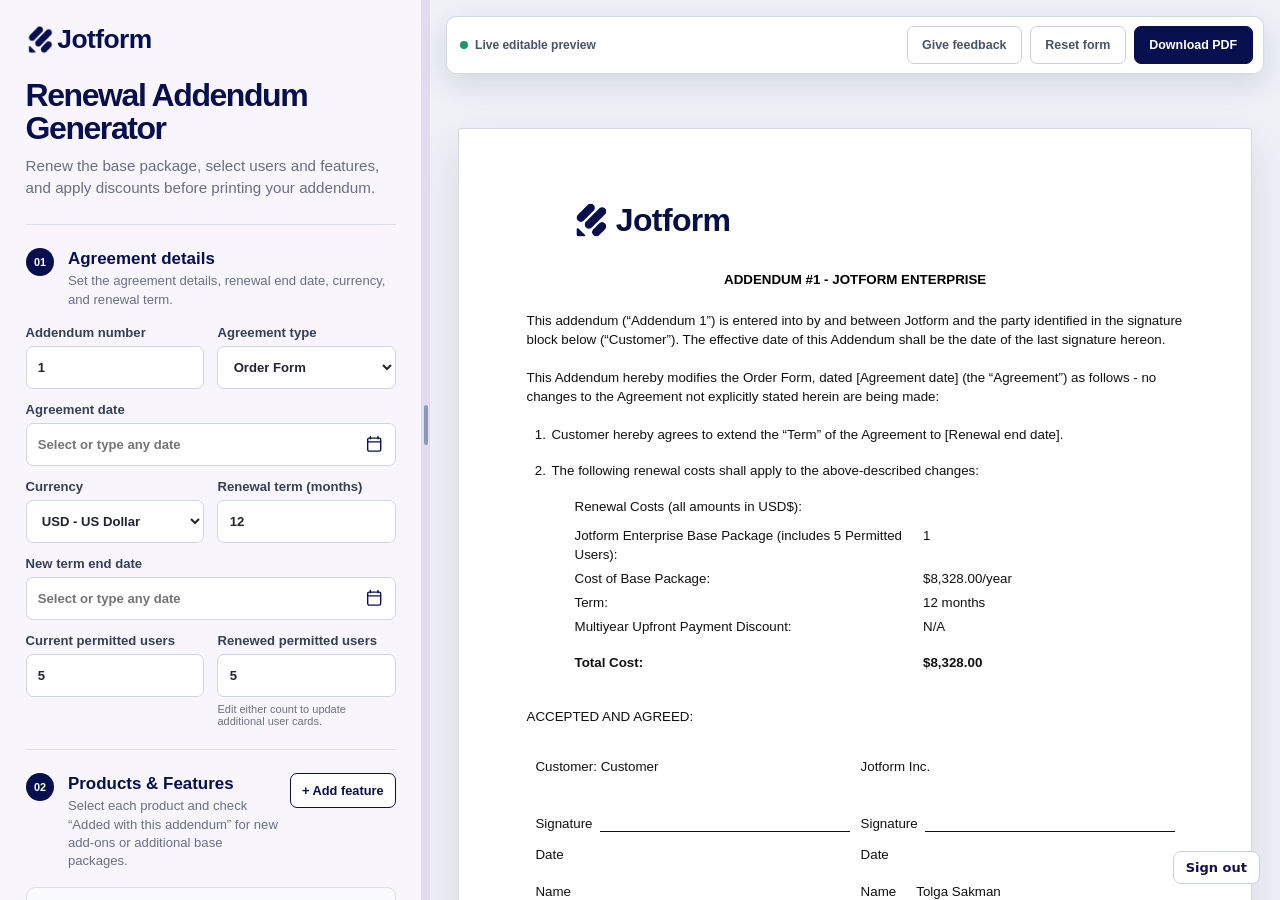
==== vercel-copy/site/index.html @ 2eba89c2 "Add files via upload" ====
<!doctype html>
<html lang="en">
  <head>
    <meta charset="UTF-8" />
    <meta name="viewport" content="width=device-width, initial-scale=1.0" />
    <meta name="color-scheme" content="light" />
    <title>Jotform Renewal Addendum Generator</title>
    <link rel="stylesheet" href="styles.css?v=20261007-lighter-lilac" />
  <style>.team-sign-out{position:fixed;right:20px;bottom:16px;z-index:30}.team-sign-out button{border:1px solid #c9d0dd;background:white;color:#10104e;border-radius:8px;padding:8px 12px;font:600 13px system-ui;cursor:pointer}@media print{.team-sign-out{display:none}}</style>
</head>
  <body>
    <div class="preview-toolbar no-print">
      <div><span class="status-dot"></span><span id="preview-state">Live editable preview</span></div>
      <div class="toolbar-actions">
        <button id="reset-document" class="secondary-button" type="button" hidden>Reset PDF text</button>
        <button id="feedback-button" class="secondary-button" type="button">Give feedback</button>
        <button id="reset-form" class="secondary-button" type="button">Reset form</button>
        <button id="download-pdf" class="primary-button" type="button">Download PDF</button>
      </div>
    </div>
    <main class="app-shell">
      <aside class="editor-panel no-print">
        <header class="editor-header">
          <div class="brand-lockup"><img src="assets/jotform-mark-hd.png" alt="" aria-hidden="true" /><span>Jotform</span></div>
          <div>
            <h1>Renewal Addendum Generator</h1>
            <p class="header-copy">Renew the base package, select users and features, and apply discounts before printing your addendum.</p>
          </div>
        </header>

        <form id="addendum-form" novalidate>
          <section class="form-section">
            <div class="section-heading"><span>01</span><div><h2>Agreement details</h2><p>Set the agreement details, renewal end date, currency, and renewal term.</p></div></div>
            <div class="field-grid two-columns">
              <label class="field-label">Addendum number<input id="addendum-number" type="text" value="1" autocomplete="off" /></label>
              <label class="field-label">Agreement type<select id="agreement-type"><option>Order Form</option><option>Master Subscription Agreement</option><option>Software Service Agreement</option><option>Master Service Agreement</option></select></label>
              <div class="field-label wide" id="agreement-date-field">
                <label for="agreement-date">Agreement date</label>
                <div class="date-input-wrap">
                  <input id="agreement-date" type="text" required placeholder="Select or type any date" autocomplete="off" aria-controls="agreement-date-calendar" aria-expanded="false" />
                  <button id="agreement-date-picker-button" class="date-picker-button" type="button" aria-label="Open agreement date calendar" aria-controls="agreement-date-calendar" aria-expanded="false" title="Open calendar"><svg viewBox="0 0 24 24" aria-hidden="true"><path d="M7 2v3M17 2v3M3.5 9h17M5.5 4h13a2 2 0 0 1 2 2v13a2 2 0 0 1-2 2h-13a2 2 0 0 1-2-2V6a2 2 0 0 1 2-2Z" /></svg></button>
                </div>
                <div id="agreement-date-calendar" class="date-calendar" role="group" aria-label="Agreement date calendar" hidden>
                  <div class="date-calendar-header">
                    <button id="calendar-previous-month" class="calendar-nav" type="button" aria-label="Previous month">‹</button>
                    <select id="calendar-month" aria-label="Calendar month"></select>
                    <input id="calendar-year" type="number" step="1" inputmode="numeric" aria-label="Calendar year" />
                    <button id="calendar-next-month" class="calendar-nav" type="button" aria-label="Next month">›</button>
                  </div>
                  <span id="calendar-month-label" class="visually-hidden" aria-live="polite"></span>
                  <div class="date-calendar-weekdays" aria-hidden="true"><span>Su</span><span>Mo</span><span>Tu</span><span>We</span><span>Th</span><span>Fr</span><span>Sa</span></div>
                  <div id="calendar-days" class="date-calendar-days" role="group" aria-labelledby="calendar-month-label"></div>
                  <div class="date-calendar-footer"><button id="calendar-today" type="button">Today</button><button id="calendar-close" type="button">Close</button></div>
                </div>
              </div>
              <label class="field-label">Currency<select id="currency"><option value="USD">USD - US Dollar</option><option value="CAD">CAD - Canadian Dollar</option><option value="GBP">GBP - British Pound</option><option value="EUR">EUR - Euro</option><option value="AUD">AUD - Australian Dollar</option></select></label>
              <label class="field-label">Renewal term (months)<input id="months-remaining" type="number" min="1" max="60" step="1" value="12" inputmode="numeric" /></label>
              <div class="field-label wide" id="renewal-end-date-field">
                <label for="renewal-end-date">New term end date</label>
                <div class="date-input-wrap">
                  <input id="renewal-end-date" type="text" required placeholder="Select or type any date" autocomplete="off" aria-controls="renewal-end-date-calendar" aria-expanded="false" />
                  <button id="renewal-end-date-picker-button" class="date-picker-button" type="button" aria-label="Open renewal end date calendar" aria-controls="renewal-end-date-calendar" aria-expanded="false" title="Open calendar"><svg viewBox="0 0 24 24" aria-hidden="true"><path d="M7 2v3M17 2v3M3.5 9h17M5.5 4h13a2 2 0 0 1 2 2v13a2 2 0 0 1-2 2h-13a2 2 0 0 1-2-2V6a2 2 0 0 1 2-2Z" /></svg></button>
                </div>
                <div id="renewal-end-date-calendar" class="date-calendar" role="group" aria-label="Renewal end date calendar" hidden>
                  <div class="date-calendar-header">
                    <button id="renewal-calendar-previous-month" class="calendar-nav" type="button" aria-label="Previous month">‹</button>
                    <select id="renewal-calendar-month" aria-label="Calendar month"></select>
                    <input id="renewal-calendar-year" type="number" step="1" inputmode="numeric" aria-label="Calendar year" />
                    <button id="renewal-calendar-next-month" class="calendar-nav" type="button" aria-label="Next month">›</button>
                  </div>
                  <span id="renewal-calendar-month-label" class="visually-hidden" aria-live="polite"></span>
                  <div class="date-calendar-weekdays" aria-hidden="true"><span>Su</span><span>Mo</span><span>Tu</span><span>We</span><span>Th</span><span>Fr</span><span>Sa</span></div>
                  <div id="renewal-calendar-days" class="date-calendar-days" role="group" aria-labelledby="renewal-calendar-month-label"></div>
                  <div class="date-calendar-footer"><button id="renewal-calendar-today" type="button">Today</button><button id="renewal-calendar-close" type="button">Close</button></div>
                </div>
              </div>
              <label class="field-label user-count-field">Current permitted users<input id="previous-users" type="number" min="0" step="1" value="5" required /></label>
              <label class="field-label user-count-field">Renewed permitted users<input id="renewed-users" type="number" min="0" step="1" value="5" required /><small>Edit either count to update additional user cards.</small></label>
            </div>
          </section>

          <section class="form-section">
            <div class="section-heading with-action"><span>02</span><div><h2>Products &amp; Features</h2><p>Select each product and check “Added with this addendum” for new add-ons or additional base packages.</p></div><button id="add-cost-line" class="clause-toggle-button add-feature-button add-cost-line-button" type="button">+ Add feature</button></div>
            <div id="cost-line-list" class="cost-line-list"></div>
            <button id="add-cost-line-bottom" class="clause-toggle-button add-feature-button add-feature-button-bottom add-cost-line-button" type="button">+ Add feature</button>
          </section>

          <section class="form-section">
            <div class="section-heading"><span>03</span><div><h2>Discounts</h2><p>Add discounts here; each discount is automatically applied only to its eligible products.</p></div></div>
            <button id="add-discount-line" class="clause-toggle-button add-discount-button" type="button">+ Add discount</button>
            <div id="discount-list" class="discount-section-list"></div>
            <div class="amount-override-card" id="amount-card">
              <div class="override-heading"><div><span>Calculated amount</span><strong id="calculated-total">$0.00</strong></div><button id="reset-total-override" class="text-button" type="button" hidden>Use calculated amount</button></div>
              <label class="field-label">Amount used in addendum<span class="money-input"><span>$</span><input id="total-used" type="number" step="0.01" value="0.00" inputmode="decimal" /></span></label>
              <p id="override-status" class="helper-text">Updates automatically until a salesperson changes it.</p>
            </div>
            <div class="optional-clause-card">
              <button id="toggle-overage-clause" class="clause-toggle-button" type="button" aria-pressed="false">Include Auto-Expansion Clause</button>
              <p>Customer agrees that, if during the Term, Customer exceeds its number of Permitted Users, Jotform shall invoice Customer for the additional users, and Customer agrees to pay the invoice, without the need for an addendum for the same.</p>
            </div>
          </section>

          <section class="form-section">
            <div class="section-heading"><span>04</span><div><h2>Signatures</h2><p>Choose the contracting entity, customer, and signer details for the signature block.</p></div></div>
            <div class="field-grid two-columns">
              <label class="field-label wide">Jotform entity<select id="jotform-entity"><option>Jotform Inc.</option><option>Jotform Canada, Inc.</option><option>Jotform Ltd.</option><option>Jotform Pty Ltd.</option></select></label>
              <label class="field-label wide">Customer name<input id="customer-name" type="text" required placeholder="Customer name" autocomplete="organization" /></label>
              <label class="field-label">Customer signer name<input id="customer-signer-name" type="text" autocomplete="name" /></label>
              <label class="field-label">Customer signer title<input id="customer-signer-title" type="text" autocomplete="organization-title" /></label>
              <label class="field-label">Jotform signer name<input id="jotform-signer-name" type="text" value="Tolga Sakman" autocomplete="name" /></label>
              <label class="field-label">Jotform signer title<input id="jotform-signer-title" type="text" value="VP of Enterprise Sales" autocomplete="organization-title" /></label>
            </div>
          </section>
        </form>
      </aside>
      <div id="panel-resizer" class="panel-resizer no-print" role="separator" aria-label="Resize product panel" aria-orientation="vertical" aria-valuemin="30" aria-valuemax="70" aria-valuenow="33" tabindex="0" title="Drag to resize. Double-click to restore the default width."></div>
      <section class="preview-panel">
        <article id="addendum-document" class="document-page" contenteditable="true" spellcheck="true" aria-label="Editable addendum PDF preview">
          <header class="document-brand"><img src="assets/jotform-mark-hd.png" alt="" aria-hidden="true" /><span>Jotform</span></header>
          <h2>ADDENDUM #<span data-output="addendumNumber">1</span> - JOTFORM ENTERPRISE</h2>
          <p>This addendum (“Addendum <span data-output="addendumNumber">1</span>”) is entered into by and between Jotform and the party identified in the signature block below (“Customer”). The effective date of this Addendum shall be the date of the last signature hereon.</p>
          <p>This Addendum hereby modifies the <span data-output="agreementType">Order Form</span>, dated <span class="fillable" data-output="agreementDate">[Agreement date]</span> (the “Agreement”) as follows - no changes to the Agreement not explicitly stated herein are being made:</p>
          <ol id="document-clauses" class="clauses"></ol>
          <section id="document-cost-section" class="cost-section">
            <h3><span id="cost-section-title">Renewal Costs</span> <span>(all amounts in <span data-output="currencyLabel">USD$</span>):</span></h3>
            <dl id="document-cost-list" class="cost-list"></dl>
            <dl class="cost-list total-cost-line"><div><dt id="document-total-label">Total Cost:</dt><dd data-output="totalUsed">$0.00</dd></div></dl>
          </section>
          <p id="overage-paragraph" hidden>Customer agrees that, if during the Term, Customer exceeds its number of Permitted Users, Jotform shall invoice Customer for the additional users, and Customer agrees to pay the invoice, without the need for an addendum for the same.</p>
          <section class="signature-section">
            <h3 class="accepted-heading">ACCEPTED AND AGREED:</h3>
            <table class="signature-table">
              <thead><tr><th>Customer: <span data-output="customerName">Customer</span></th><th data-output="jotformEntity">Jotform Inc.</th></tr></thead>
              <tbody>
                <tr class="signature-row"><td><span>Signature</span></td><td><span>Signature</span></td></tr>
                <tr><td><span class="signature-label">Date</span></td><td><span class="signature-label">Date</span></td></tr>
                <tr><td><span class="signature-label">Name</span><strong data-output="customerSignerName"></strong></td><td><span class="signature-label">Name</span><strong data-output="jotformSignerName">Tolga Sakman</strong></td></tr>
                <tr><td><span class="signature-label">Title</span><strong data-output="customerSignerTitle"></strong></td><td><span class="signature-label">Title</span><strong data-output="jotformSignerTitle">VP of Enterprise Sales</strong></td></tr>
              </tbody>
            </table>
          </section>
        </article>
      </section>

      <div id="feedback-modal" class="feedback-modal-backdrop no-print" hidden>
        <section class="feedback-modal" role="dialog" aria-modal="true" aria-label="Addendum Generator feedback">
          <button id="feedback-close" class="feedback-modal-close" type="button" aria-label="Close feedback form">×</button>
          <div class="feedback-modal-body">
            <iframe
              id="JotFormIFrame-262383929833974"
              class="feedback-modal-frame"
              title="Addendum Generator Feedback Form"
              onload="window.parent.scrollTo(0,0)"
              allowtransparency="true"
              allow="geolocation; microphone; camera; fullscreen; payment"
              data-src="https://form.jotform.com/262383929833974"
              frameborder="0"
              scrolling="no"
            ></iframe>
          </div>
        </section>
      </div>
    </main>

    <template id="cost-line-template">
      <div class="cost-line">
        <div class="cost-line-top"><label class="field-label product-field"><span class="visually-hidden">Catalog product</span><select class="line-product"></select></label><button class="remove-cost-line" type="button" aria-label="Remove pricing line" title="Remove pricing line">×</button></div>
        <details class="product-details" open><summary>Details</summary><div class="product-detail-fields">
        <label class="waived-control line-added-control"><input class="line-renewal-mode" type="checkbox" /> <span>Added with this addendum</span></label>
        <label class="field-label">Addendum line label<input class="line-label" type="text" placeholder="Product or credit description" /></label>
        <div class="cost-line-grid quantities-grid">
          <label class="field-label line-current-quantity-field"><span>Current quantity</span><input class="line-current-quantity" type="number" min="0" step="1" value="0" inputmode="numeric" /></label>
          <label class="field-label"><span class="line-added-quantity-label">Renewal quantity</span><input class="line-new-quantity" type="number" min="1" step="1" value="1" inputmode="numeric" /></label>
          <label class="field-label">Pricing basis<select class="line-basis"><option value="annual">Annual — renewal term</option><option value="monthly">Monthly — renewal term</option><option value="back-charge">Back Charge</option><option value="one-time">One-time</option></select></label>
          <label class="field-label line-back-charge-term-field" hidden>Term (months)<input class="line-back-charge-months" type="number" min="0" step="1" inputmode="numeric" disabled /></label>
          <label class="field-label">Cost treatment<select class="line-effect"><option value="charge">Charge</option><option value="reduction">Reduction</option><option value="credit">Service credit</option></select></label>
          <label class="field-label">Unit price<span class="money-input"><span>$</span><input class="line-unit-price" type="number" min="0" step="0.01" value="0" inputmode="decimal" /></span></label>
          <label class="waived-control"><input class="line-waived" type="checkbox" /> <span>Waived</span></label>
        </div>
        <label class="field-label line-credit-description-field" hidden>Service credit description<input class="line-credit-description" type="text" placeholder="Required — describe what this credit is for" /></label>
        <p class="line-validation validation-message" role="alert" hidden></p>
        <div class="line-summary"><span class="line-formula"></span><strong class="line-total">$0.00</strong></div>
        </div></details>
      </div>
    </template>
    <template id="discount-line-template">
      <div class="discount-line">
        <label class="field-label">Discount<select class="discount-type"><option value="education">Education / Non-profit Discount</option><option value="multiyear">Multi-Year Discount</option><option value="reseller">Reseller Discount</option><option value="custom">Customized Discount</option></select></label>
        <label class="field-label">Rate %<select class="discount-rate-option"><option value="" disabled>Select rate</option><option value="30">30%</option><option value="15">15%</option><option value="10">10%</option><option value="custom">Custom</option></select></label>
        <label class="field-label discount-custom-name-field" hidden>Discount name<input class="discount-custom-name" type="text" placeholder="Required" /></label>
        <label class="field-label discount-custom-rate-field" hidden>Custom rate %<input class="discount-custom-rate" type="number" min="0" max="100" step="0.01" inputmode="decimal" placeholder="Required" /></label>
        <button class="remove-line-discount" type="button" aria-label="Remove discount" title="Remove discount">×</button>
      </div>
    </template>
    <script src="pricing-data.js?v=20261007-jefs"></script>
    <script src="app.js?v=20261007-jefs"></script>
  <form class="team-sign-out no-print" action="/logout" method="post"><button type="submit">Sign out</button></form>
</body>
</html>
---- vercel-copy/site/styles.css ----
:root {
  --brand: #070f4f;
  --brand-deep: #040a37;
  --accent: #ff6100;
  --ink: #222530;
  --muted: #667085;
  --line: #d9deea;
  --soft: #f4f6fa;
  --panel: #ffffff;
  --success: #159a67;
  --danger: #b42318;
}

* { box-sizing: border-box; }
[hidden] { display: none !important; }

html, body { min-height: 100%; }

body {
  margin: 0;
  background: #eef1f6;
  color: var(--ink);
  font-family: Inter, Arial, Helvetica, sans-serif;
}

button, input, select, textarea { font: inherit; }

button { color: inherit; }

.app-shell {
  display: grid;
  min-height: 100vh;
  grid-template-columns: minmax(420px, 560px) minmax(700px, 1fr);
}

.editor-panel {
  height: 100vh;
  overflow-y: auto;
  border-right: 1px solid var(--line);
  background: #f8f5fd;
  padding: 1.5rem 1.6rem 3rem;
}

.editor-header {
  display: grid;
  gap: 1.5rem;
  padding-bottom: 1.5rem;
}

.brand-lockup,
.document-brand {
  display: flex;
  align-items: center;
  gap: 0.55rem;
  color: var(--brand);
  font-weight: 850;
  letter-spacing: -0.02em;
}

.brand-lockup { gap: 0.18rem; font-size: 1.65rem; font-weight: 800; }
.brand-lockup img { width: 1.8rem; height: 1.8rem; object-fit: contain; }

.eyebrow {
  margin: 0 0 0.3rem;
  color: var(--accent);
  font-size: 0.72rem;
  font-weight: 850;
  letter-spacing: 0.12em;
  text-transform: uppercase;
}

.editor-header h1 {
  margin: 0;
  color: var(--brand);
  font-size: clamp(1.65rem, 2.5vw, 2.15rem);
  line-height: 1.02;
  letter-spacing: -0.045em;
}

.header-copy {
  max-width: 42rem;
  margin: 0.65rem 0 0;
  color: var(--muted);
  font-size: 0.9rem;
  line-height: 1.5;
}

.form-section {
  border-top: 1px solid var(--line);
  padding: 1.4rem 0;
}

.section-heading {
  display: grid;
  grid-template-columns: 2rem minmax(0, 1fr);
  gap: 0.65rem;
  align-items: start;
  margin-bottom: 1rem;
}

.section-heading.with-action { grid-template-columns: 2rem minmax(0, 1fr) auto; }

.section-heading > span {
  display: grid;
  width: 1.8rem;
  height: 1.8rem;
  place-items: center;
  border-radius: 999px;
  background: var(--brand);
  color: #fff;
  font-size: 0.68rem;
  font-weight: 850;
}

.section-heading h2 {
  margin: 0;
  color: var(--brand);
  font-size: 1rem;
  line-height: 1.25;
}

.section-heading p {
  margin: 0.22rem 0 0;
  color: var(--muted);
  font-size: 0.76rem;
  line-height: 1.4;
}

.field-grid {
  display: grid;
  gap: 0.85rem;
}

.field-grid.two-columns { grid-template-columns: repeat(2, minmax(0, 1fr)); }

.field-grid .wide { grid-column: 1 / -1; }

.field-label {
  display: grid;
  gap: 0.38rem;
  color: #344054;
  font-size: 0.76rem;
  font-weight: 750;
}

.catalog-price-note,
.feature-price-note {
  color: var(--muted);
  font-size: 0.64rem;
  font-weight: 600;
  line-height: 1.3;
}

input, select, textarea {
  width: 100%;
  min-height: 2.65rem;
  border: 1px solid #cfd5e2;
  border-radius: 7px;
  background: #fff;
  padding: 0.62rem 0.7rem;
  color: var(--ink);
  outline: none;
}

textarea { resize: vertical; line-height: 1.45; }

input:focus, select:focus, textarea:focus {
  border-color: var(--brand);
  box-shadow: 0 0 0 3px rgba(7, 15, 79, 0.1);
}

.date-input-wrap {
  position: relative;
  display: block;
}

.date-input-wrap > #agreement-date { padding-right: 2.8rem; cursor: text; }

.date-picker-button {
  position: absolute;
  top: 50%;
  right: 0.35rem;
  display: grid;
  width: 2rem;
  height: 2rem;
  min-height: 0;
  transform: translateY(-50%);
  place-items: center;
  border: 0;
  border-radius: 5px;
  background: transparent;
  padding: 0;
  color: var(--brand);
  cursor: pointer;
}

.date-picker-button:hover,
.date-picker-button:focus-visible { background: var(--soft); outline: none; }

.date-picker-button svg { width: 1.15rem; height: 1.15rem; fill: none; stroke: currentColor; stroke-linecap: round; stroke-linejoin: round; stroke-width: 1.8; }

.date-calendar {
  scroll-margin-block: 1rem;
  border: 1px solid #cfd5e2;
  border-radius: 9px;
  background: #fff;
  padding: 0.65rem;
  color: var(--ink);
  box-shadow: 0 6px 18px rgba(19, 33, 68, 0.08);
}

.date-calendar-header { display: grid; grid-template-columns: 2rem minmax(0, 1fr) 5rem 2rem; gap: 0.35rem; align-items: center; }
.date-calendar-header select,
.date-calendar-header input { min-width: 0; min-height: 2.2rem; padding: 0.35rem; }
.date-calendar button { border: 0; border-radius: 5px; background: transparent; color: var(--brand); padding: 0.45rem; cursor: pointer; }
.date-calendar .calendar-nav { font-size: 1.4rem; line-height: 1; }
.date-calendar-weekdays,
.date-calendar-days { display: grid; grid-template-columns: repeat(7, minmax(0, 1fr)); gap: 0.2rem; text-align: center; }
.date-calendar-weekdays { margin: 0.7rem 0 0.2rem; color: var(--muted); font-size: 0.72rem; }
.date-calendar-days button { min-height: 2.2rem; font-size: 0.82rem; }
.date-calendar button:hover { background: var(--soft); }
.date-calendar button:focus-visible { outline: 2px solid var(--brand); outline-offset: 1px; }
.date-calendar-days button[aria-current="date"] { box-shadow: inset 0 0 0 1px var(--brand); }
.date-calendar-days button[aria-pressed="true"] { background: var(--brand); color: #fff; }
.date-calendar-footer { display: flex; justify-content: space-between; margin-top: 0.45rem; border-top: 1px solid var(--line); padding-top: 0.4rem; }
.visually-hidden { position: absolute; width: 1px; height: 1px; padding: 0; overflow: hidden; clip-path: inset(50%); white-space: nowrap; }

.money-input {
  display: grid;
  grid-template-columns: auto minmax(0, 1fr);
  align-items: center;
  border: 1px solid #cfd5e2;
  border-radius: 7px;
  background: #fff;
}

.money-input:focus-within {
  border-color: var(--brand);
  box-shadow: 0 0 0 3px rgba(7, 15, 79, 0.1);
}

.money-input > span {
  padding-left: 0.7rem;
  color: var(--muted);
  font-weight: 700;
}

.money-input input { border: 0; box-shadow: none; padding-left: 0.35rem; }
.money-input input:focus { box-shadow: none; }

.optional-clause-card {
  display: grid;
  gap: 0.65rem;
  margin-top: 0.85rem;
  border: 1px solid #dce2ef;
  border-radius: 9px;
  background: #f8f9fc;
  padding: 0.85rem;
}

.optional-clause-card p {
  margin: 0;
  color: var(--muted);
  font-size: 0.78rem;
  line-height: 1.45;
}

.clause-toggle-button {
  justify-self: start;
  min-height: 2.2rem;
  border: 1px solid var(--brand);
  border-radius: 7px;
  background: #fff;
  padding: 0.45rem 0.7rem;
  color: var(--brand);
  cursor: pointer;
  font-size: 0.8rem;
  font-weight: 750;
}

.clause-toggle-button[aria-pressed="true"] {
  background: var(--brand);
  color: #fff;
}

.add-discount-button { margin: -0.2rem 0 0.9rem 2.45rem; white-space: nowrap; }
.add-feature-button { align-self: start; white-space: nowrap; }
.add-feature-button-bottom { display: block; width: fit-content; margin: 0.85rem 0 0 auto; }

.waived-control {
  display: flex;
  min-height: 2.65rem;
  align-items: center;
  align-self: end;
  gap: 0.5rem;
  color: #344054;
  font-size: 0.82rem;
  font-weight: 750;
}

.waived-control input {
  width: 1rem;
  height: 1rem;
  min-height: 0;
  margin: 0;
}

.cost-line.is-waived .line-summary strong { color: var(--muted); }

.calculation-card {
  display: grid;
  grid-template-columns: 1fr 1fr;
  gap: 1px;
  overflow: hidden;
  margin-top: 0.9rem;
  border: 1px solid #dce2ef;
  border-radius: 8px;
  background: #dce2ef;
}

.calculation-card div {
  display: grid;
  gap: 0.25rem;
  background: #f8f9fc;
  padding: 0.8rem;
}

.calculation-card span,
.feature-calculated span,
.amount-override-card .override-heading span {
  color: var(--muted);
  font-size: 0.7rem;
  font-weight: 750;
}

.calculation-card strong { color: var(--brand); font-size: 1rem; }

.validation-message {
  margin: 0.65rem 0 0;
  color: var(--danger);
  font-size: 0.73rem;
  font-weight: 750;
}

.text-button {
  border: 0;
  background: transparent;
  padding: 0.35rem 0;
  color: var(--brand);
  cursor: pointer;
  font-size: 0.74rem;
  font-weight: 800;
}

.text-button:hover { color: var(--accent); }

.scenario-note {
  margin-top: 0.7rem;
  border-left: 3px solid var(--accent);
  border-radius: 0 6px 6px 0;
  background: #fff7f2;
  padding: 0.65rem 0.75rem;
  color: #5f3b2b;
  font-size: 0.72rem;
  font-weight: 650;
  line-height: 1.45;
}

.compact-section { display: none; }

.cost-line-list { display: grid; gap: 0.75rem; }

.cost-line {
  display: grid;
  gap: 0.62rem;
  border: 1px solid var(--line);
  border-radius: 9px;
  background: #fafbfc;
  padding: 0.75rem;
}

.cost-line.is-credit {
  border-color: var(--line);
  background: #fafbfc;
}

.cost-line-top {
  display: grid;
  grid-template-columns: minmax(0, 1fr) 30px;
  gap: 0.55rem;
  align-items: end;
}

.cost-line-grid {
  display: grid;
  grid-template-columns: 0.55fr 1.25fr 1fr 0.72fr;
  gap: 0.5rem;
}

.cost-line-grid.quantities-grid { grid-template-columns: repeat(3, minmax(0, 1fr)); }

.cost-line input,
.cost-line select { min-height: 2.3rem; padding: 0.48rem 0.52rem; font-size: 0.74rem; }

.cost-line input[readonly] { background: #eef1f6; color: #596273; }

.remove-cost-line {
  display: grid;
  width: 1.8rem;
  height: 2.3rem;
  place-items: center;
  border: 1px solid #d6dbe6;
  border-radius: 6px;
  background: #fff;
  color: #667085;
  cursor: pointer;
  font-size: 1.2rem;
}

.remove-cost-line:hover { border-color: #f1b0aa; background: #fff4f2; color: var(--danger); }

.line-summary {
  display: flex;
  align-items: center;
  justify-content: space-between;
  gap: 0.8rem;
  border-top: 1px solid #e3e7ef;
  padding-top: 0.55rem;
}

.line-formula { color: var(--muted); font-size: 0.66rem; line-height: 1.35; }
.line-total { color: var(--brand); font-size: 0.82rem; white-space: nowrap; }

.line-discounts {
  display: grid;
  gap: 0.45rem;
  border-top: 1px solid #e3e7ef;
  padding-top: 0.5rem;
}

.line-discounts-heading {
  display: flex;
  align-items: center;
  justify-content: space-between;
  gap: 0.75rem;
  color: var(--brand);
  font-size: 0.72rem;
  font-weight: 800;
}

.discount-section-list { display: grid; gap: 0.65rem; }

.discount-line {
  display: grid;
  grid-template-columns: minmax(0, 1fr) 105px 30px;
  gap: 0.45rem;
  align-items: end;
  border-left: 3px solid #9aa5ba;
  border-radius: 5px;
  background: #f1f3f7;
  padding: 0.5rem;
}

.discount-line input,
.discount-line select { min-height: 2.1rem; }
.discount-custom-name-field { grid-column: 1 / 2; }
.discount-custom-rate-field { grid-column: 2 / 3; }
.remove-line-discount {
  display: grid;
  width: 1.8rem;
  height: 2.1rem;
  place-items: center;
  border: 1px solid #d6dbe6;
  border-radius: 6px;
  background: #fff;
  color: #667085;
  cursor: pointer;
  font-size: 1.1rem;
}
.remove-line-discount:hover { border-color: #f1b0aa; background: #fff4f2; color: var(--danger); }

.empty-state {
  border: 1px dashed #c8cfdd;
  border-radius: 8px;
  background: #f8f9fb;
  padding: 0.85rem;
  color: var(--muted);
  font-size: 0.74rem;
  line-height: 1.45;
}

.feature-list { display: grid; gap: 0.7rem; }

.feature-row {
  display: grid;
  grid-template-columns: minmax(165px, 1.5fr) 58px minmax(105px, 0.85fr) minmax(74px, auto) 30px;
  gap: 0.5rem;
  align-items: end;
  border: 1px solid var(--line);
  border-radius: 8px;
  background: #fafbfc;
  padding: 0.7rem;
}

.feature-row input,
.feature-row select { min-height: 2.3rem; padding: 0.48rem 0.52rem; font-size: 0.76rem; }
.feature-product-label { min-width: 0; }
.feature-product-label select { min-width: 0; }
.feature-custom-name { margin-top: 0.22rem; }
.feature-row .money-input > span { padding-left: 0.5rem; }

.feature-calculated {
  display: grid;
  min-height: 2.3rem;
  align-content: center;
  justify-items: end;
  gap: 0.12rem;
  padding: 0.2rem;
}

.feature-calculated strong { color: var(--brand); font-size: 0.78rem; white-space: nowrap; }

.remove-feature {
  display: grid;
  width: 1.8rem;
  height: 2.3rem;
  place-items: center;
  border: 1px solid #d6dbe6;
  border-radius: 6px;
  background: #fff;
  color: #667085;
  cursor: pointer;
  font-size: 1.2rem;
}

.remove-feature:hover { border-color: #f1b0aa; background: #fff4f2; color: var(--danger); }

.amount-override-card {
  display: grid;
  gap: 0.75rem;
  margin-top: 0.85rem;
  border: 1px solid #cfd7e7;
  border-radius: 9px;
  background: #f5f7fb;
  padding: 0.85rem;
}

.override-heading {
  display: flex;
  align-items: center;
  justify-content: space-between;
  gap: 1rem;
}

.override-heading > div { display: grid; gap: 0.16rem; }
.override-heading strong { color: var(--brand); font-size: 1rem; }

.helper-text {
  margin: -0.35rem 0 0;
  color: var(--muted);
  font-size: 0.68rem;
  line-height: 1.35;
}

.grand-total-summary {
  display: flex;
  align-items: center;
  justify-content: space-between;
  gap: 1rem;
  border-top: 1px solid #d2d8e4;
  padding-top: 0.72rem;
  color: var(--brand);
  font-size: 0.78rem;
  font-weight: 800;
}

.grand-total-summary strong { font-size: 1.05rem; }

.primary-button, .secondary-button {
  min-height: 2.4rem;
  border-radius: 7px;
  padding: 0 0.9rem;
  cursor: pointer;
  font-size: 0.78rem;
  font-weight: 800;
}

.primary-button { border: 1px solid var(--brand); background: var(--brand); color: #fff; }
.primary-button:hover { background: var(--brand-deep); }
.secondary-button { border: 1px solid #c9d0dd; background: #fff; }
.secondary-button:hover { background: #f7f8fa; }

body.feedback-open { overflow: hidden; }

.feedback-modal-backdrop {
  position: fixed;
  inset: 0;
  z-index: 1000;
  display: grid;
  place-items: center;
  padding: 1rem;
  background: rgba(5, 10, 53, 0.5);
  backdrop-filter: blur(3px);
}

.feedback-modal-backdrop[hidden] { display: none !important; }

.feedback-modal {
  position: relative;
  display: flex;
  width: min(760px, 100%);
  height: min(680px, calc(100vh - 2rem));
  flex-direction: column;
  overflow: hidden;
  border: 1px solid rgba(255, 255, 255, 0.35);
  border-radius: 10px;
  background: #fff;
  box-shadow: 0 28px 70px rgba(5, 10, 53, 0.3);
}

.feedback-modal-close {
  position: absolute;
  top: 0.75rem;
  right: 0.75rem;
  z-index: 3;
  display: grid;
  width: 2.35rem;
  height: 2.35rem;
  place-items: center;
  border: 1px solid #c9ceda;
  border-radius: 6px;
  background: rgba(255, 255, 255, 0.96);
  color: var(--brand);
  cursor: pointer;
  font-size: 1.55rem;
  line-height: 1;
}

.feedback-modal-close:hover,
.feedback-modal-close:focus-visible { border-color: #a6afc0; background: #f1f3f8; outline: none; }
.feedback-modal-body { position: relative; flex: 1; min-height: 0; overflow: auto; background: #f7f8fb; }
.feedback-modal-frame { display: block; width: 100%; min-width: 100%; max-width: 100%; height: 539px; min-height: 100%; border: 0; background: #fff; }

.preview-panel {
  height: 100vh;
  overflow: auto;
  padding: 5.5rem 2rem 4rem;
}

.preview-toolbar {
  position: fixed;
  top: 1rem;
  right: 2rem;
  z-index: 10;
  display: flex;
  align-items: center;
  justify-content: space-between;
  gap: 2rem;
  min-width: 28rem;
  border: 1px solid rgba(207, 213, 226, 0.9);
  border-radius: 10px;
  background: rgba(255, 255, 255, 0.92);
  padding: 0.55rem 0.65rem 0.55rem 0.8rem;
  box-shadow: 0 10px 30px rgba(19, 33, 68, 0.12);
  color: #475467;
  font-size: 0.75rem;
  font-weight: 750;
  backdrop-filter: blur(10px);
}

.preview-toolbar > div { display: flex; align-items: center; gap: 0.45rem; }
.toolbar-actions { gap: 0.5rem !important; }
.status-dot { width: 0.48rem; height: 0.48rem; border-radius: 999px; background: var(--success); }

.document-page {
  width: min(210mm, 100%);
  margin: 0 auto;
  color: #111;
  font-family: Arial, Helvetica, sans-serif;
  font-size: 10pt;
  line-height: 1.42;
}

.document-sheet {
  position: relative;
  width: 210mm;
  height: 297mm;
  margin: 0 auto 24px;
  padding: 0.76in 0.7in 0.58in;
  overflow: hidden;
  box-sizing: border-box;
  border: 1px solid #d5d8df;
  border-radius: 3px;
  background: #fff;
  box-shadow: 0 18px 46px rgba(30, 43, 73, 0.11);
}

.document-sheet:last-child { margin-bottom: 0; }

.document-page[contenteditable="true"] { cursor: text; }
.document-page[contenteditable="true"]:focus { outline: 2px solid rgba(255, 97, 0, 0.35); box-shadow: 0 18px 46px rgba(30, 43, 73, 0.11), 0 0 0 5px rgba(255, 97, 0, 0.08); }

.document-page[contenteditable="true"] * { cursor: text; }
.document-page[contenteditable="true"] img { cursor: default; }

.document-brand {
  display: flex;
  align-items: center;
  gap: 0.07in;
  margin: 0 0 0.34in 0.48in;
  color: #071044;
  font-size: 2rem;
  font-weight: 800;
  line-height: 1;
}

.document-brand img {
  width: 0.38in;
  height: 0.38in;
  object-fit: contain;
}

.document-sheet > h2 {
  margin: 0 0 0.23in;
  color: #000;
  font-size: inherit;
  text-align: center;
  text-transform: uppercase;
}

.document-page p { margin: 0 0 0.2in; }
.fillable { font-weight: 400; }

.continued-note {
  position: absolute;
  right: 0.7in;
  bottom: 0.3in;
  color: #111;
  font-size: inherit;
  font-style: italic;
  line-height: 1;
  white-space: nowrap;
  user-select: none;
}

.clauses {
  margin: 0 0 0.18in;
  padding-left: 0.24in;
}

.clauses li { padding-left: 0.02in; margin-bottom: 0.18in; }

.cost-section {
  margin: 0.02in 0 0.24in 0.5in;
  padding: 0;
}

.cost-section h3 {
  margin: 0 0 0.08in;
  color: #111;
  font-size: inherit;
  font-weight: 400;
}

.cost-section h3 span { color: #111; font-size: inherit; font-weight: 400; }
.cost-list { margin: 0; }

.cost-list > div:not(.cost-item-group),
.cost-item-group > div {
  display: grid;
  grid-template-columns: 3.55in 1.25in;
  gap: 0.08in;
  padding: 0.025in 0;
}

.cost-item-group,
.signature-section,
.signature-table { break-inside: avoid; page-break-inside: avoid; }
.clauses li { break-inside: avoid; page-break-inside: avoid; }

.cost-list dt { font-weight: 400; }
.cost-list dd { margin: 0; font-weight: 400; text-align: left; }
.bundle-inline-discount-price { display: inline-flex; flex-direction: column; align-items: flex-start; line-height: 1.12; }
.bundle-inline-discount-price s { color: #666; font-weight: 400; }
.bundle-inline-discount-price strong { color: #111; font-weight: 700; }
.cost-list .credit-row dd { color: #111; }
.cost-list .discount-row { color: #111; font-size: inherit; }
.cost-list .discount-row dt,
.cost-list .discount-row dd { padding-left: 0; white-space: nowrap; }
.cost-list .back-charge-heading { margin-top: 0.22in; padding-top: 0.04in; }
.cost-list .back-charge-heading dt { grid-column: 1 / -1; font-weight: 400; }
.cost-list .back-charge-heading dd { display: none; }
.back-charge-item { margin-top: 0.04in; }
.total-cost-line { margin-top: 0.08in; padding-top: 0.05in; }
.total-cost-line dt, .total-cost-line dd { font-weight: 700; }

.accepted-heading { margin: 0.34in 0 0.28in; font-size: inherit; font-weight: 400; }

.signature-table {
  width: 100%;
  border-collapse: separate;
  border-spacing: 0.08in 0;
  table-layout: fixed;
  font-size: inherit;
}

.signature-table th,
.signature-table td {
  border: 0;
  padding: 0.045in 0.02in;
  text-align: left;
  vertical-align: top;
}

.signature-table th,
.signature-table td { width: 50%; }

.signature-table th { background: transparent; font-weight: 400; }
.signature-table thead th { padding-bottom: 0; }
/* Two blank text lines above signatures; no reserved row height above dates. */
.signature-table .signature-row td { padding-top: 2.84em; }
.signature-table tbody tr:not(.signature-row) td { padding-top: 0.09in; padding-bottom: 0.09in; }
.signature-table .signature-row span {
  display: flex;
  align-items: flex-end;
  gap: 0.08in;
  white-space: nowrap;
}
.signature-table .signature-row span::after { content: ""; flex: 1; margin-bottom: 0.12em; border-bottom: 1px solid #111; }
.signature-label { display: inline-block; min-width: 0.58in; color: #111; }
.signature-table strong { font-weight: 400; }

/* Keep the sales form comfortable to read without changing the PDF preview. */
.editor-panel .header-copy { font-size: 0.95rem; }
.editor-panel .section-heading h2 { font-size: 1.06rem; }
.editor-panel .section-heading p { font-size: 0.82rem; }
.editor-panel .field-label { font-size: 0.82rem; }
.editor-panel input,
.editor-panel select,
.editor-panel textarea { font-size: 0.82rem; }
.editor-panel .text-button { font-size: 0.8rem; }
.editor-panel .line-discounts-heading { font-size: 0.78rem; }
.editor-panel .line-formula { font-size: 0.72rem; }
.editor-panel .line-total { font-size: 0.88rem; }

@media (max-width: 1180px) {
  .app-shell { grid-template-columns: 440px minmax(700px, 1fr); }
  .editor-panel { padding-right: 1rem; padding-left: 1rem; }
  .cost-line-grid,
  .cost-line-grid.quantities-grid { grid-template-columns: repeat(2, minmax(0, 1fr)); }
  .feature-row { grid-template-columns: minmax(120px, 1fr) 55px minmax(100px, 0.8fr) 30px; }
  .feature-calculated { grid-column: 1 / -2; grid-row: 2; justify-items: start; }
}

@media (max-width: 820px) {
  .app-shell { display: block; }
  .editor-panel { height: auto; overflow: visible; border-right: 0; }
  .preview-panel { height: auto; overflow: visible; padding: 1rem 1rem 2rem; }
  .preview-toolbar {
    position: sticky;
    top: 0.5rem;
    right: auto;
    min-width: 0;
    margin: 0.5rem 1rem 1rem;
    flex-wrap: wrap;
    gap: 0.65rem;
  }
  .toolbar-actions { flex-wrap: wrap; }
  .toolbar-actions > button { white-space: nowrap; }
  .document-page { max-width: 100%; transform-origin: top left; }
  .document-sheet { max-width: 100%; }
}

@media (max-width: 560px) {
  .field-grid.two-columns,
  .cost-line-grid,
  .cost-line-grid.quantities-grid { grid-template-columns: 1fr; }
  .discount-line { grid-template-columns: minmax(0, 1fr) 80px 30px; }
  .field-grid .wide { grid-column: auto; }
  .section-heading.with-action { grid-template-columns: 2rem minmax(0, 1fr); }
  .section-heading.with-action .text-button,
  .section-heading.with-action .add-discount-button,
  .section-heading.with-action .add-feature-button { grid-column: 2; justify-self: start; }
  .feedback-modal-backdrop { padding: 0; }
  .feedback-modal { width: 100vw; height: 100vh; max-height: none; border: 0; border-radius: 0; }
}

/* Zero page margins prevent browsers from adding their date, title, URL, and page-number headers. */
@page { size: A4; margin: 0; }

@media print {
  body { background: #fff; }
  .no-print { display: none !important; }
  .app-shell, .preview-panel { display: block; height: auto; overflow: visible; padding: 0; }
  .document-page {
    width: auto;
    margin: 0;
    padding: 0;
    outline: 0 !important;
  }
  .document-sheet {
    width: 210mm;
    height: 297mm;
    min-height: 297mm;
    margin: 0;
    padding: 0.76in 0.7in 0.58in;
    overflow: hidden;
    border: 1px solid transparent;
    border-radius: 0;
    box-shadow: none;
    break-inside: avoid;
    page-break-inside: avoid;
    break-after: page;
    page-break-after: always;
    print-color-adjust: exact;
    -webkit-print-color-adjust: exact;
  }
  .document-sheet:last-child { break-after: auto; page-break-after: auto; }
}

.field-label small { font-size: 11px; font-weight: 400; color: #6c7280; }

@media screen {
  .app-shell { grid-template-columns: minmax(380px, 440px) minmax(0, 1fr); }
  .preview-panel { min-width: 0; }
  .document-page { width: 210mm; max-width: none; }
  .document-sheet { max-width: none; }
}
@media screen and (max-width: 820px) { .app-shell { display: block; } }
@media print { .document-page { zoom: 1 !important; } }

.user-count-field { align-self: start; align-content: start; }

/* Compact product cards, with an inline disclosure for all editable details. */
.cost-line { position: relative; gap: 0; }
.cost-line-top { grid-template-columns: minmax(0, 1fr) 30px; column-gap: 5.4rem; align-items: center; }
.product-details > summary {
  position: absolute; top: 0.75rem; right: 3.15rem;
  display: flex; align-items: center; gap: 0.25rem; height: 2.3rem;
  color: var(--brand); font-size: 0.76rem; font-weight: 700; cursor: pointer;
  list-style: none; border-radius: 4px;
}
.product-details > summary::-webkit-details-marker { display: none; }
.product-details > summary::after { content: "▾"; }
.product-details[open] > summary::after { content: "▴"; }
.product-details > summary:focus-visible { outline: 2px solid var(--accent); outline-offset: 3px; }
.product-detail-fields { display: grid; gap: 0.62rem; padding-top: 0.8rem; }

:root { --editor-width: 33%; }
@media screen and (min-width: 821px) {
  .app-shell { grid-template-columns: minmax(0, var(--editor-width)) 8px minmax(0, 1fr); }
  .editor-panel { min-width: 0; }
  .preview-panel { padding-top: 8rem; padding-left: 1rem; padding-right: 1rem; }
  .preview-toolbar { left: calc(var(--editor-width) + 24px); right: 1rem; min-width: 0; gap: 0.65rem; flex-wrap: wrap; }
  .toolbar-actions { flex-wrap: wrap; }
}
.panel-resizer { height: 100vh; cursor: col-resize; background: #e4dbf3; touch-action: none; position: relative; }
.panel-resizer::after { content: ""; position: absolute; top: 45%; left: 2px; width: 4px; height: 40px; border-radius: 4px; background: #8c9bb5; }
.panel-resizer:hover, .panel-resizer:focus-visible { background: #cbb8e7; outline: none; }
body.resizing-panels { cursor: col-resize; user-select: none; }
@media screen and (max-width: 820px) { .panel-resizer { display: none; } }
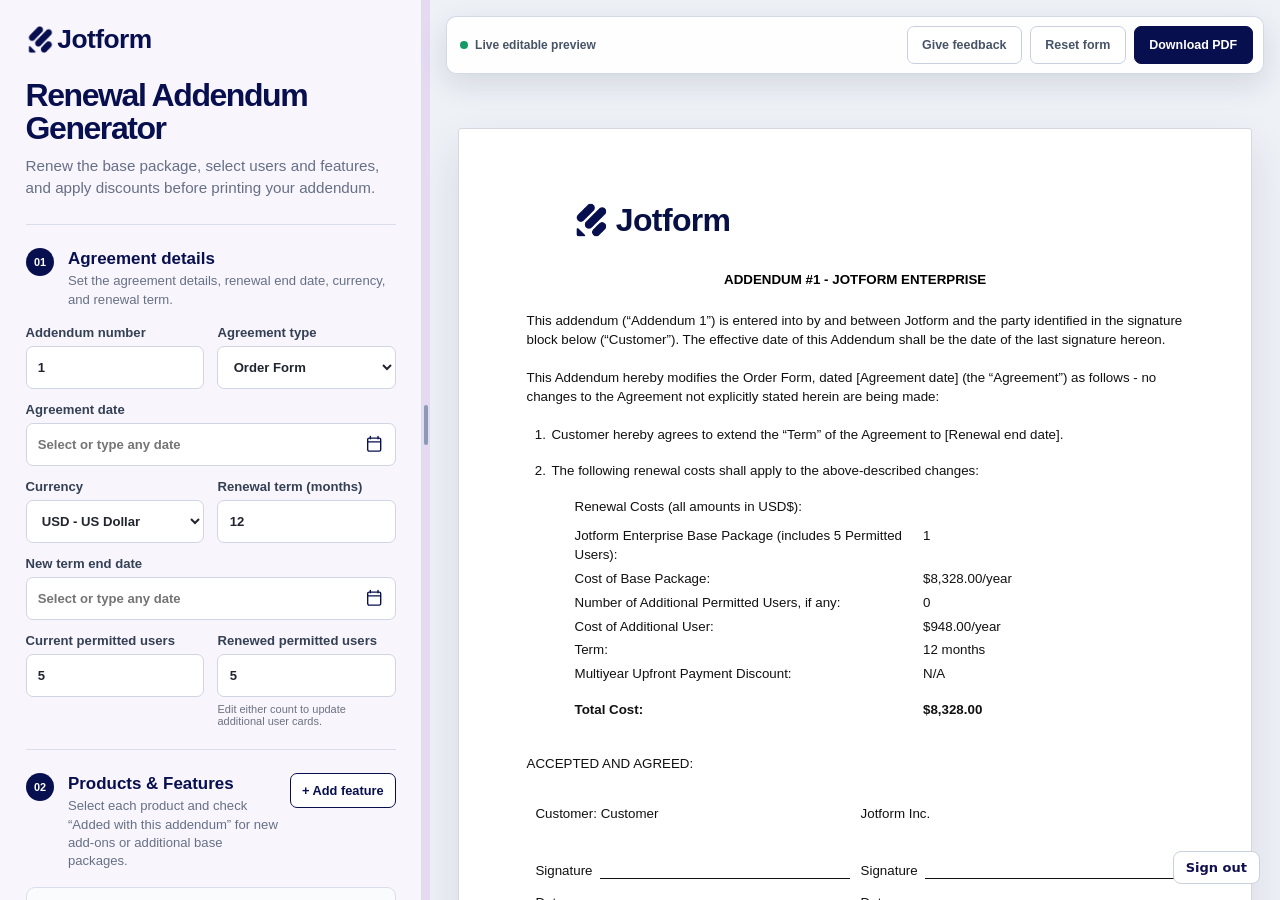
==== commit bfe3efcf: "Show zero-quantity additional users in PDF costs" ====
--- a/vercel-copy/site/index.html
+++ b/vercel-copy/site/index.html
@@ -147,13 +147,13 @@
           <button id="feedback-close" class="feedback-modal-close" type="button" aria-label="Close feedback form">×</button>
           <div class="feedback-modal-body">
             <iframe
-              id="JotFormIFrame-262383929833974"
+              id="JotFormIFrame-262801722355959"
               class="feedback-modal-frame"
               title="Addendum Generator Feedback Form"
               onload="window.parent.scrollTo(0,0)"
               allowtransparency="true"
               allow="geolocation; microphone; camera; fullscreen; payment"
-              data-src="https://form.jotform.com/262383929833974"
+              data-src="https://form.jotform.com/262801722355959"
               frameborder="0"
               scrolling="no"
             ></iframe>
@@ -171,7 +171,7 @@
         <div class="cost-line-grid quantities-grid">
           <label class="field-label line-current-quantity-field"><span>Current quantity</span><input class="line-current-quantity" type="number" min="0" step="1" value="0" inputmode="numeric" /></label>
           <label class="field-label"><span class="line-added-quantity-label">Renewal quantity</span><input class="line-new-quantity" type="number" min="1" step="1" value="1" inputmode="numeric" /></label>
-          <label class="field-label">Pricing basis<select class="line-basis"><option value="annual">Annual — renewal term</option><option value="monthly">Monthly — renewal term</option><option value="back-charge">Back Charge</option><option value="one-time">One-time</option></select></label>
+          <label class="field-label">Pricing basis<select class="line-basis"><option value="annual">Annual — renewal term</option><option value="back-charge">Back Charge</option><option value="one-time">One-time</option></select></label>
           <label class="field-label line-back-charge-term-field" hidden>Term (months)<input class="line-back-charge-months" type="number" min="0" step="1" inputmode="numeric" disabled /></label>
           <label class="field-label">Cost treatment<select class="line-effect"><option value="charge">Charge</option><option value="reduction">Reduction</option><option value="credit">Service credit</option></select></label>
           <label class="field-label">Unit price<span class="money-input"><span>$</span><input class="line-unit-price" type="number" min="0" step="0.01" value="0" inputmode="decimal" /></span></label>
@@ -192,8 +192,8 @@
         <button class="remove-line-discount" type="button" aria-label="Remove discount" title="Remove discount">×</button>
       </div>
     </template>
-    <script src="pricing-data.js?v=20261007-jefs"></script>
-    <script src="app.js?v=20261007-jefs"></script>
+    <script src="pricing-data.js?v=20261124-annual-users"></script>
+    <script src="app.js?v=20261124-zero-users-pdf"></script>
   <form class="team-sign-out no-print" action="/logout" method="post"><button type="submit">Sign out</button></form>
 </body>
 </html>
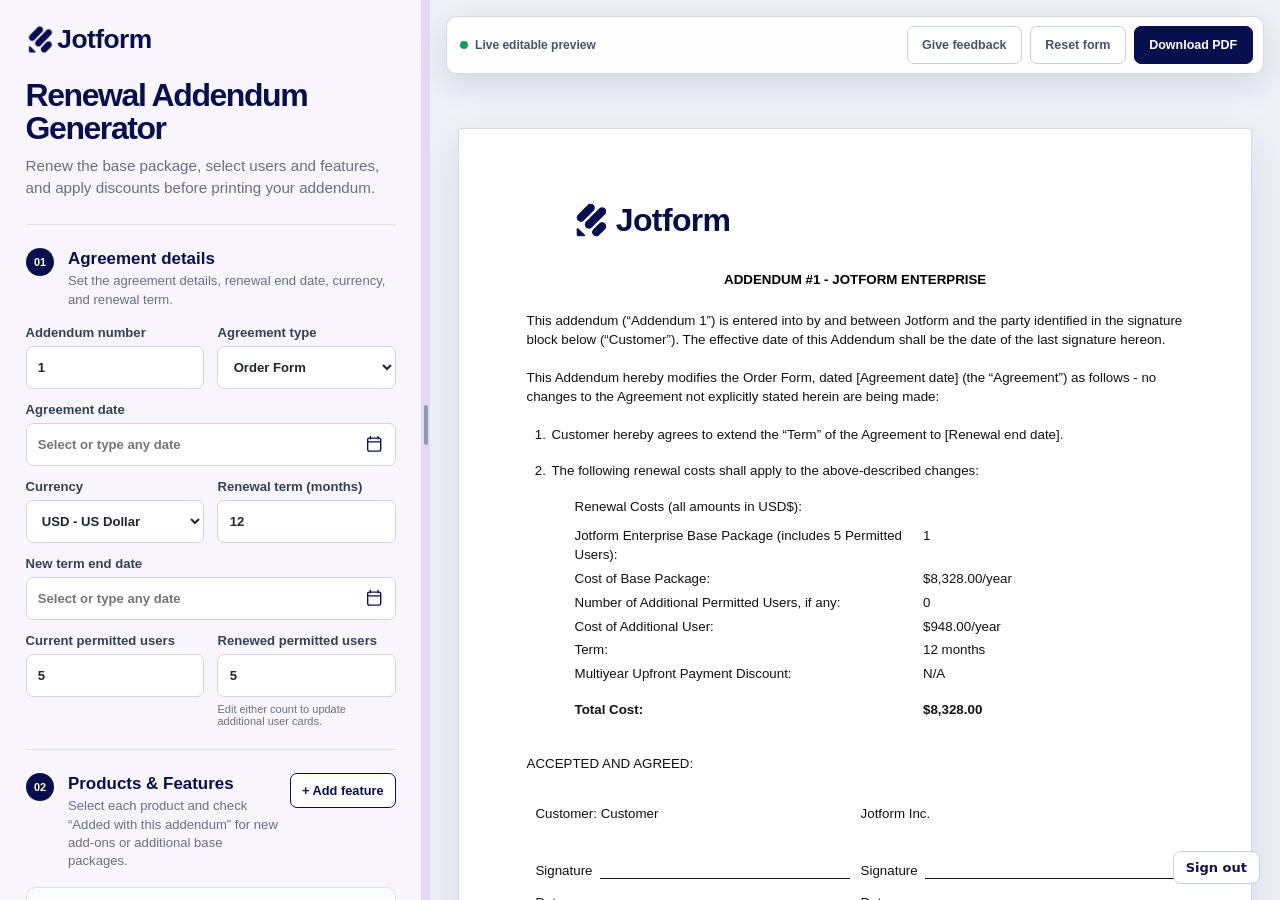
==== commit 40d0fb80: "Group eligible prices under one EDU discount and allow zero user bundles" ====
--- a/vercel-copy/site/index.html
+++ b/vercel-copy/site/index.html
@@ -193,7 +193,7 @@
       </div>
     </template>
     <script src="pricing-data.js?v=20261124-annual-users"></script>
-    <script src="app.js?v=20261124-zero-users-pdf"></script>
+    <script src="app.js?v=20261124-discount-bundles"></script>
   <form class="team-sign-out no-print" action="/logout" method="post"><button type="submit">Sign out</button></form>
 </body>
 </html>
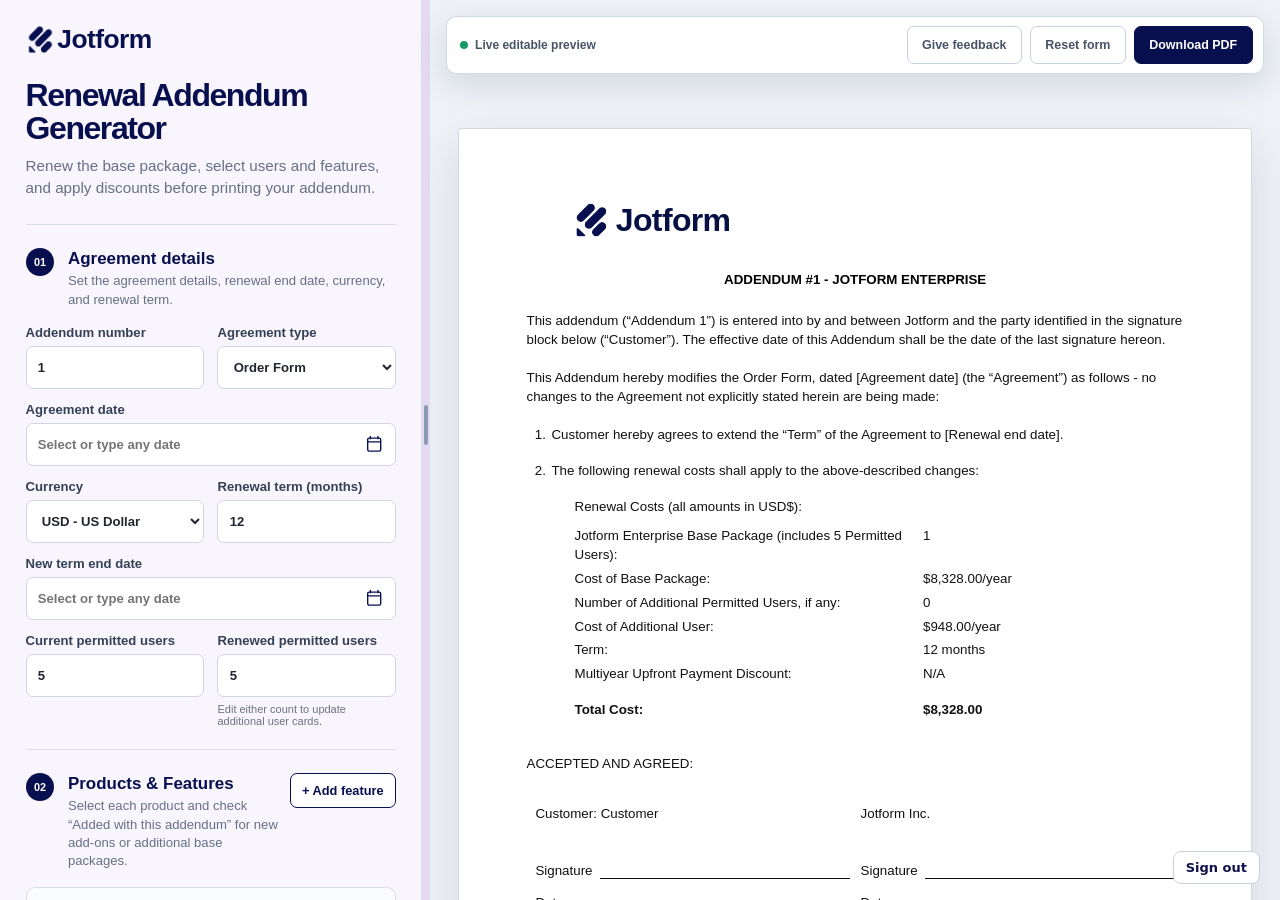
==== commit 4738e469: "Restore the form and customized PDF when the tab reloads" ====
--- a/vercel-copy/site/index.html
+++ b/vercel-copy/site/index.html
@@ -193,7 +193,7 @@
       </div>
     </template>
     <script src="pricing-data.js?v=20261124-annual-users"></script>
-    <script src="app.js?v=20261124-discount-bundles"></script>
+    <script src="app.js?v=tab-draft-v1"></script>
   <form class="team-sign-out no-print" action="/logout" method="post"><button type="submit">Sign out</button></form>
 </body>
 </html>
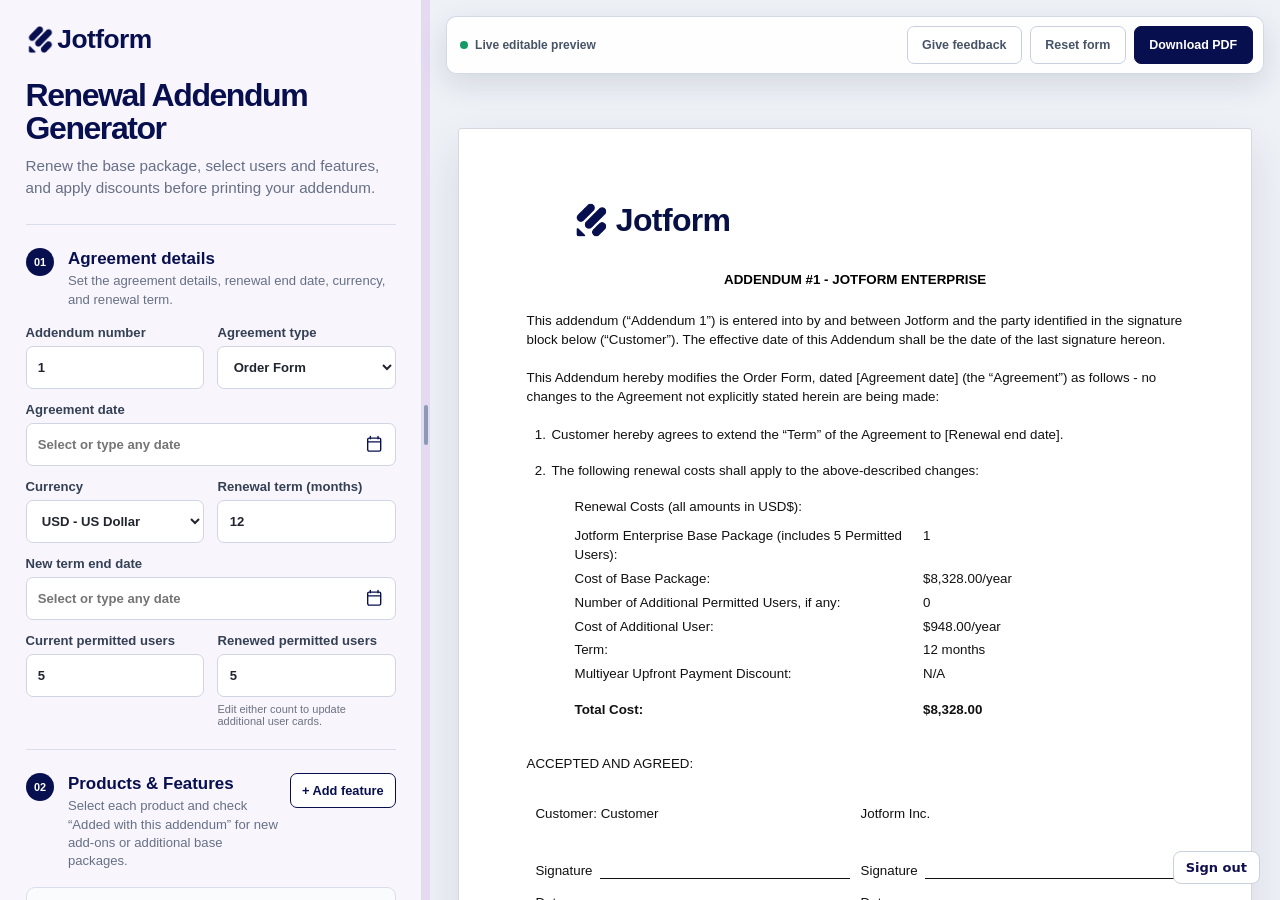
==== commit 1c2854f7: "Use directional HIPAA server conversion clauses" ====
--- a/vercel-copy/site/index.html
+++ b/vercel-copy/site/index.html
@@ -193,7 +193,7 @@
       </div>
     </template>
     <script src="pricing-data.js?v=20261124-annual-users"></script>
-    <script src="app.js?v=tab-draft-v1"></script>
+    <script src="app.js?v=hipaa-conversion"></script>
   <form class="team-sign-out no-print" action="/logout" method="post"><button type="submit">Sign out</button></form>
 </body>
 </html>
